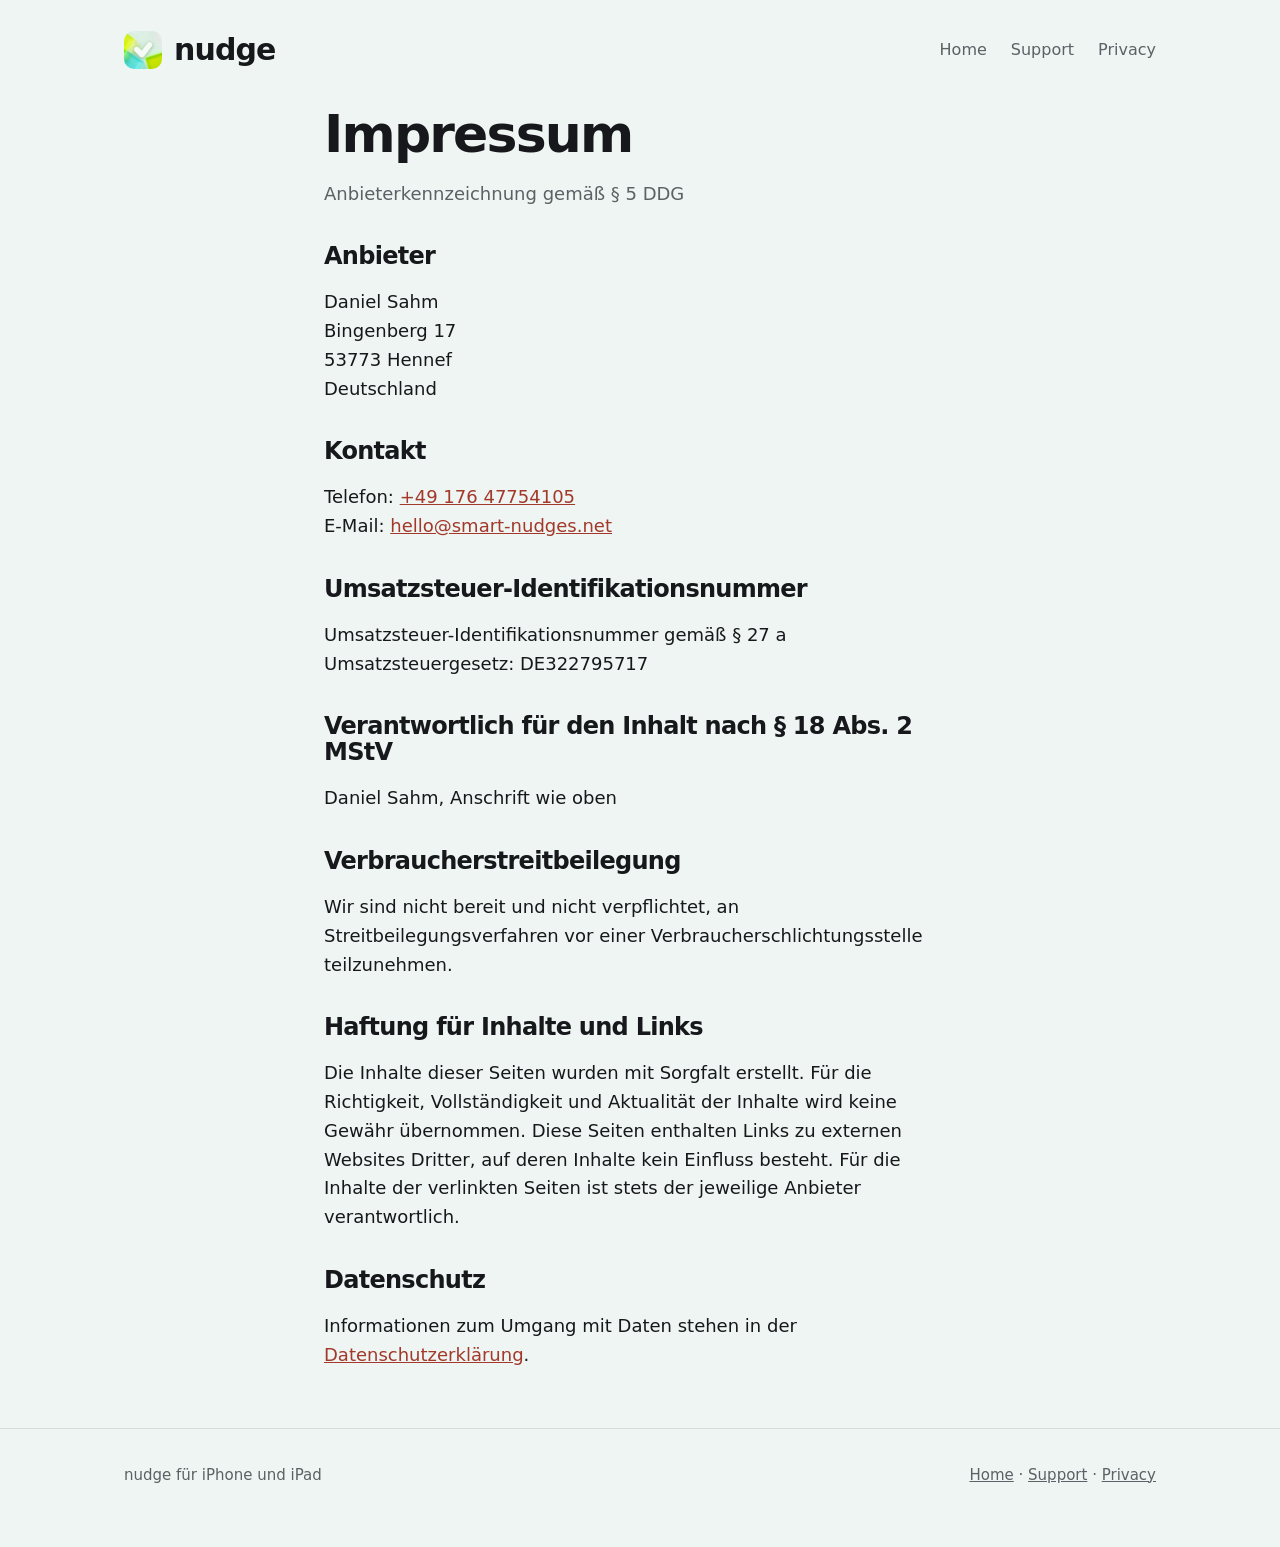
==== impressum.html @ 1315db7f "Add the Impressum and link it from every page footer" ====
<!doctype html>
<html lang="de">
  <head>
    <meta charset="utf-8" />
    <meta name="viewport" content="width=device-width, initial-scale=1" />
    <title>nudge - Impressum</title>
    <meta name="description" content="Impressum und Anbieterkennzeichnung für nudge, eine To-do-App für iPhone und iPad." />
    <link rel="apple-touch-icon" href="assets/img/icon-180.png" />
    <link rel="icon" href="assets/img/icon-180.png" />
    <link rel="stylesheet" href="site.css" />
  </head>
  <body>
    <header class="site-head">
      <a class="brand" href="./"><img src="assets/img/icon-180.png" alt="" />nudge</a>
      <nav class="site-nav">
        <a href="./">Home</a>
        <a href="support.html">Support</a>
        <a href="privacy.html">Privacy</a>
      </nav>
    </header>

    <main class="prose">
      <h1>Impressum</h1>
      <p class="muted">Anbieterkennzeichnung gemäß § 5 DDG</p>

      <h2>Anbieter</h2>
      <p>
        Daniel Sahm<br />
        Bingenberg 17<br />
        53773 Hennef<br />
        Deutschland
      </p>

      <h2>Kontakt</h2>
      <p>
        Telefon: <a href="tel:+4917647754105">+49 176 47754105</a><br />
        E-Mail: <a href="mailto:hello@smart-nudges.net">hello@smart-nudges.net</a>
      </p>

      <h2>Umsatzsteuer-Identifikationsnummer</h2>
      <p>Umsatzsteuer-Identifikationsnummer gemäß § 27 a Umsatzsteuergesetz: DE322795717</p>

      <h2>Verantwortlich für den Inhalt nach § 18 Abs. 2 MStV</h2>
      <p>Daniel Sahm, Anschrift wie oben</p>

      <h2>Verbraucherstreitbeilegung</h2>
      <p>
        Wir sind nicht bereit und nicht verpflichtet, an Streitbeilegungsverfahren vor einer
        Verbraucherschlichtungsstelle teilzunehmen.
      </p>

      <h2>Haftung für Inhalte und Links</h2>
      <p>
        Die Inhalte dieser Seiten wurden mit Sorgfalt erstellt. Für die Richtigkeit, Vollständigkeit und
        Aktualität der Inhalte wird keine Gewähr übernommen. Diese Seiten enthalten Links zu externen
        Websites Dritter, auf deren Inhalte kein Einfluss besteht. Für die Inhalte der verlinkten Seiten
        ist stets der jeweilige Anbieter verantwortlich.
      </p>

      <h2>Datenschutz</h2>
      <p>Informationen zum Umgang mit Daten stehen in der <a href="privacy.html">Datenschutzerklärung</a>.</p>
    </main>

    <footer class="site-foot">
      <div class="wrap">
        <span>nudge für iPhone und iPad</span>
        <span>
          <a href="./">Home</a> &middot;
          <a href="support.html">Support</a> &middot;
          <a href="privacy.html">Privacy</a>
        </span>
      </div>
    </footer>
  </body>
</html>
---- site.css ----
:root {
  color-scheme: light dark;
  --ink: #17181b;
  --muted: #5b6164;
  --line: rgba(30, 50, 45, 0.12);
  --accent: #a2392a;
  --accent-ink: #ffffff;
  --ground: #eef5f2;
  --card: rgba(255, 255, 255, 0.78);
  --card-solid: #ffffff;
  --shadow: 0 18px 40px rgba(30, 60, 55, 0.1);
  --radius: 28px;
  --maxw: 1080px;
}

@media (prefers-color-scheme: dark) {
  :root {
    --ink: #ecedf0;
    --muted: #a3a9ad;
    --line: rgba(255, 255, 255, 0.14);
    --accent: #e08a78;
    --accent-ink: #1a1114;
    --ground: #101316;
    --card: rgba(255, 255, 255, 0.06);
    --card-solid: #171b1f;
    --shadow: 0 18px 40px rgba(0, 0, 0, 0.4);
  }
}

* {
  box-sizing: border-box;
}

html {
  scroll-behavior: smooth;
}

body {
  margin: 0;
  overflow-x: hidden;
  background: var(--ground);
  color: var(--ink);
  font-family: -apple-system, BlinkMacSystemFont, "SF Pro Text", system-ui, "Helvetica Neue", Arial, sans-serif;
  font-size: 18px;
  line-height: 1.6;
  -webkit-font-smoothing: antialiased;
}

.wrap {
  max-width: var(--maxw);
  margin: 0 auto;
  padding: 0 24px;
}

a {
  color: var(--accent);
}

/* header */
.site-head {
  flex-wrap: wrap;
  row-gap: 10px;
  position: relative;
  z-index: 2;
  display: flex;
  align-items: center;
  justify-content: space-between;
  gap: 20px;
  max-width: var(--maxw);
  margin: 0 auto;
  padding: 26px 24px;
}

.brand {
  display: flex;
  align-items: center;
  gap: 12px;
  font-size: 30px;
  font-weight: 700;
  letter-spacing: -0.03em;
  color: var(--ink);
  text-decoration: none;
}

.brand img {
  width: 38px;
  height: 38px;
  border-radius: 10px;
}

.site-nav {
  display: flex;
  align-items: center;
  gap: 24px;
  font-size: 16px;
}

.site-nav a {
  color: var(--muted);
  text-decoration: none;
}

.site-nav a:hover {
  color: var(--ink);
}

/* hero */
.hero {
  position: relative;
  overflow: hidden;
  padding: 40px 0 72px;
}

.hero-bg {
  position: absolute;
  inset: -60px -60px auto -60px;
  height: 720px;
  background: url("assets/img/hero-bg.jpg") center 30% / cover no-repeat;
  filter: blur(46px) saturate(1.05);
  opacity: 0.75;
}

.hero-fade {
  position: absolute;
  inset: 0;
  background: linear-gradient(180deg, rgba(238, 245, 242, 0.55) 0%, rgba(238, 245, 242, 0.88) 55%, var(--ground) 100%);
}

@media (prefers-color-scheme: dark) {
  .hero-bg {
    opacity: 0.22;
  }
  .hero-fade {
    background: linear-gradient(180deg, rgba(16, 19, 22, 0.55) 0%, rgba(16, 19, 22, 0.9) 55%, var(--ground) 100%);
  }
}

.hero-inner {
  position: relative;
  z-index: 1;
  text-align: center;
}

h1 {
  margin: 0 0 18px;
  font-size: clamp(44px, 7vw, 78px);
  line-height: 1.03;
  letter-spacing: -0.035em;
  font-weight: 700;
}

.lede {
  margin: 0 auto 30px;
  max-width: 640px;
  font-size: clamp(19px, 2.2vw, 23px);
  color: var(--muted);
}

.cta-row {
  display: flex;
  flex-wrap: wrap;
  gap: 14px;
  justify-content: center;
  align-items: center;
  margin-bottom: 14px;
}

.btn {
  display: inline-flex;
  align-items: center;
  gap: 10px;
  padding: 15px 26px;
  border-radius: 999px;
  background: var(--accent);
  color: var(--accent-ink);
  font-size: 17px;
  font-weight: 600;
  text-decoration: none;
  border: none;
}

.btn.secondary {
  background: var(--card-solid);
  color: var(--ink);
  box-shadow: inset 0 0 0 1px var(--line);
}

.note {
  font-size: 15px;
  color: var(--muted);
}

/* sections */
section {
  padding: 56px 0;
}

h2 {
  margin: 0 0 14px;
  font-size: clamp(32px, 4vw, 46px);
  line-height: 1.08;
  letter-spacing: -0.03em;
  font-weight: 700;
}

h3 {
  margin: 0 0 8px;
  font-size: 21px;
  letter-spacing: -0.01em;
}

.sub {
  margin: 0 0 28px;
  max-width: 620px;
  color: var(--muted);
}

.split {
  display: grid;
  grid-template-columns: 1fr 1fr;
  gap: 48px;
  align-items: center;
}

.split.narrow-media {
  grid-template-columns: 1.15fr 0.85fr;
}

ul.points {
  margin: 0;
  padding: 0;
  list-style: none;
}

ul.points li {
  position: relative;
  padding: 0 0 0 26px;
  margin-bottom: 14px;
}

ul.points li::before {
  content: "";
  position: absolute;
  left: 0;
  top: 11px;
  width: 9px;
  height: 9px;
  border-radius: 3px;
  background: var(--accent);
}

/* media */
figure {
  margin: 0;
}

video {
  display: block;
  width: 100%;
  border-radius: 22px;
  background: #000;
  box-shadow: var(--shadow);
}

video.portrait {
  max-width: 320px;
  margin: 0 auto;
}

figcaption {
  margin-top: 10px;
  font-size: 14px;
  color: var(--muted);
  text-align: center;
}

.shots {
  display: grid;
  grid-template-columns: repeat(4, 1fr);
  gap: 20px;
}

.shots img {
  width: 100%;
  border-radius: 20px;
  box-shadow: var(--shadow);
}

/* cards */
.cards {
  display: grid;
  grid-template-columns: repeat(3, 1fr);
  gap: 20px;
}

.card {
  background: var(--card);
  border: 1px solid var(--line);
  border-radius: var(--radius);
  padding: 26px;
  box-shadow: var(--shadow);
}

.card p {
  margin: 0;
  color: var(--muted);
  font-size: 16px;
}

/* prose pages */
.prose {
  max-width: 680px;
  margin: 0 auto;
  padding: 8px 24px 40px;
}

.prose h1 {
  font-size: clamp(36px, 5vw, 52px);
  text-align: left;
}

.prose h2 {
  font-size: 24px;
  margin-top: 36px;
}

.prose .muted {
  color: var(--muted);
}

.prose code {
  font-size: 0.92em;
  padding: 2px 6px;
  border-radius: 6px;
  background: var(--card);
}

/* faq */
.faq {
  border-top: 1px solid var(--line);
}

.faq details {
  border-bottom: 1px solid var(--line);
  padding: 18px 0;
}

.faq summary {
  cursor: pointer;
  font-size: 19px;
  font-weight: 600;
  letter-spacing: -0.01em;
}

.faq p {
  margin: 12px 0 0;
  color: var(--muted);
}

/* footer */
.site-foot {
  border-top: 1px solid var(--line);
  padding: 34px 0 60px;
  color: var(--muted);
  font-size: 15px;
}

.site-foot .wrap {
  display: flex;
  flex-wrap: wrap;
  gap: 18px;
  justify-content: space-between;
}

.site-foot a {
  color: var(--muted);
}

@media (max-width: 860px) {
  .split,
  .split.narrow-media {
    grid-template-columns: 1fr;
    gap: 28px;
  }
  .cards {
    grid-template-columns: 1fr;
  }
  .shots {
    grid-template-columns: repeat(2, 1fr);
  }
  .site-nav {
    gap: 16px;
    font-size: 15px;
  }
  .brand {
    font-size: 26px;
  }
}

@media (max-width: 640px) {
  .site-head {
    padding: 20px 20px 14px;
  }
  .site-nav {
    gap: 18px;
  }
  .site-nav .sm-hide {
    display: none;
  }
  .wrap {
    padding: 0 20px;
  }
  section {
    padding: 40px 0;
  }
  .shots {
    grid-template-columns: repeat(2, 1fr);
    gap: 14px;
  }
  .btn {
    width: 100%;
    justify-content: center;
  }
}
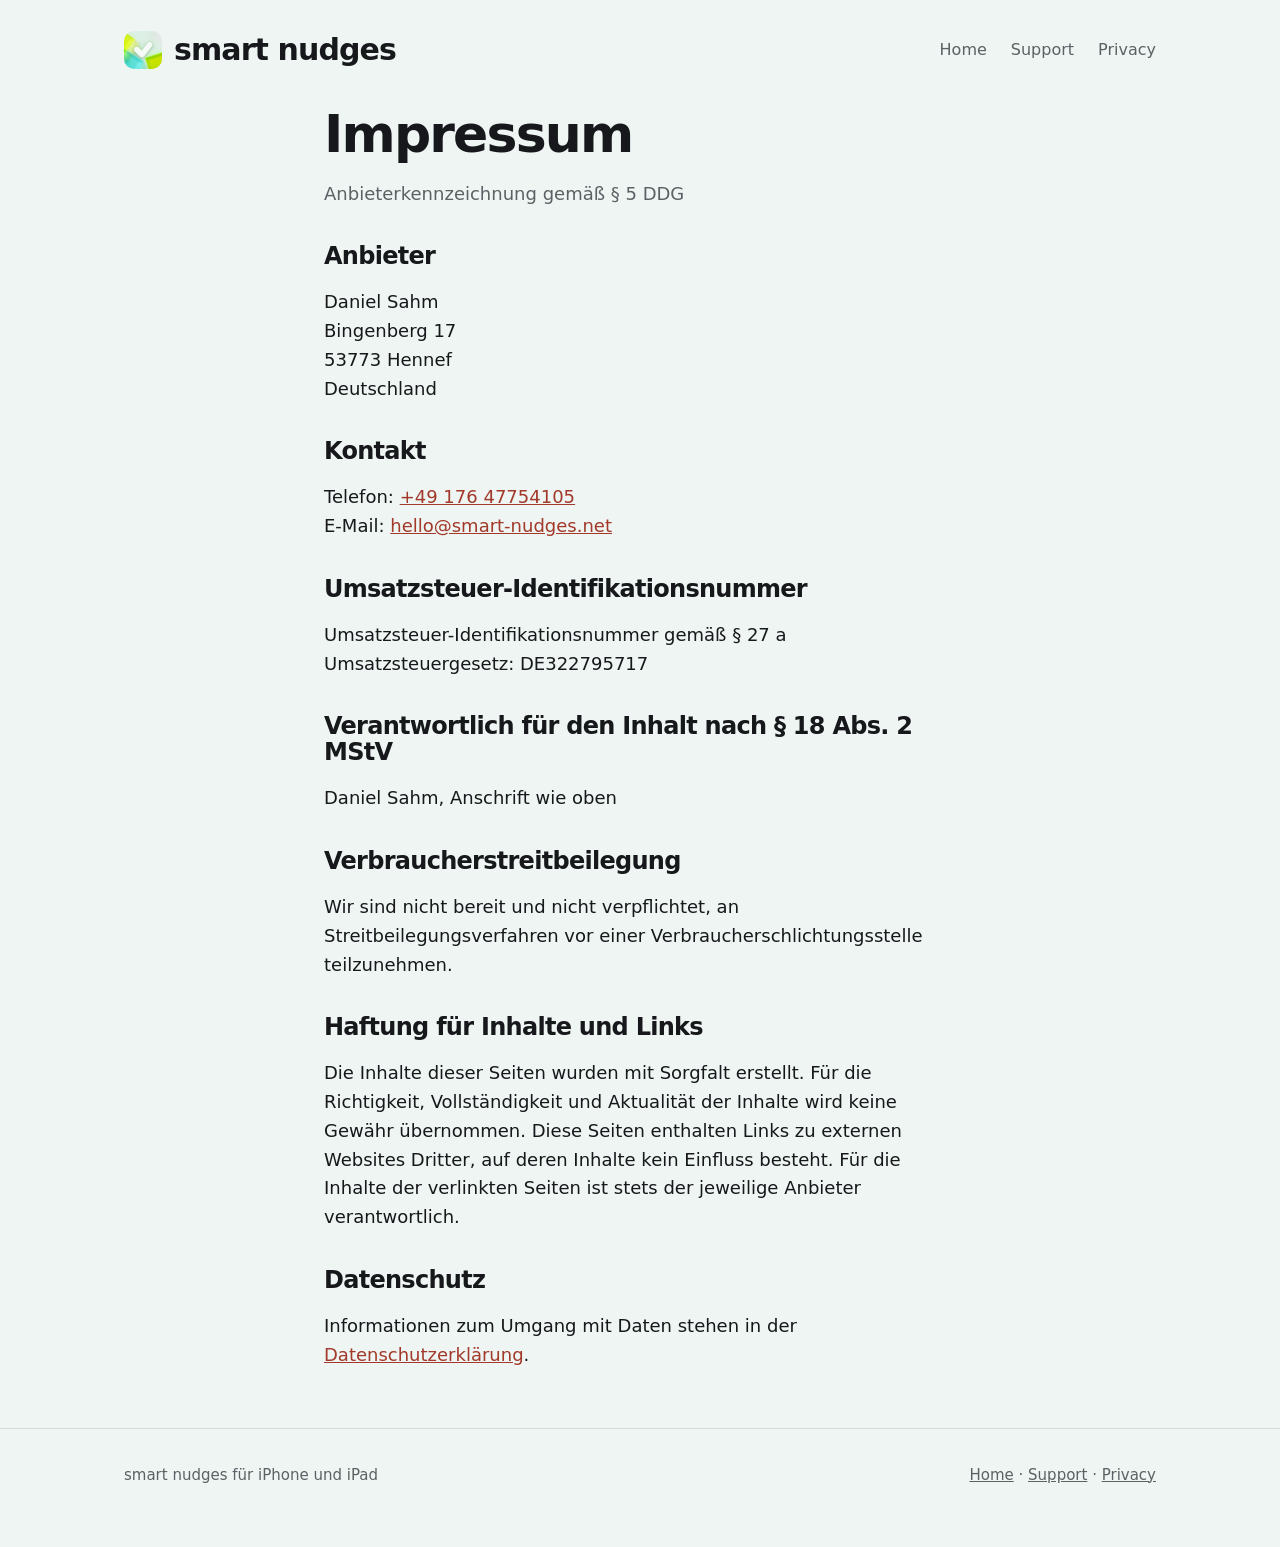
==== commit 59c93ed6: "Use the App Store name smart nudges across the site and keep nudge pro as the subscription name" ====
--- a/impressum.html
+++ b/impressum.html
@@ -3,15 +3,15 @@
   <head>
     <meta charset="utf-8" />
     <meta name="viewport" content="width=device-width, initial-scale=1" />
-    <title>nudge - Impressum</title>
-    <meta name="description" content="Impressum und Anbieterkennzeichnung für nudge, eine To-do-App für iPhone und iPad." />
+    <title>smart nudges - Impressum</title>
+    <meta name="description" content="Impressum und Anbieterkennzeichnung für smart nudges, eine To-do-App für iPhone und iPad." />
     <link rel="apple-touch-icon" href="assets/img/icon-180.png" />
     <link rel="icon" href="assets/img/icon-180.png" />
     <link rel="stylesheet" href="site.css" />
   </head>
   <body>
     <header class="site-head">
-      <a class="brand" href="./"><img src="assets/img/icon-180.png" alt="" />nudge</a>
+      <a class="brand" href="./"><img src="assets/img/icon-180.png" alt="" />smart nudges</a>
       <nav class="site-nav">
         <a href="./">Home</a>
         <a href="support.html">Support</a>
@@ -63,7 +63,7 @@
 
     <footer class="site-foot">
       <div class="wrap">
-        <span>nudge für iPhone und iPad</span>
+        <span>smart nudges für iPhone und iPad</span>
         <span>
           <a href="./">Home</a> &middot;
           <a href="support.html">Support</a> &middot;
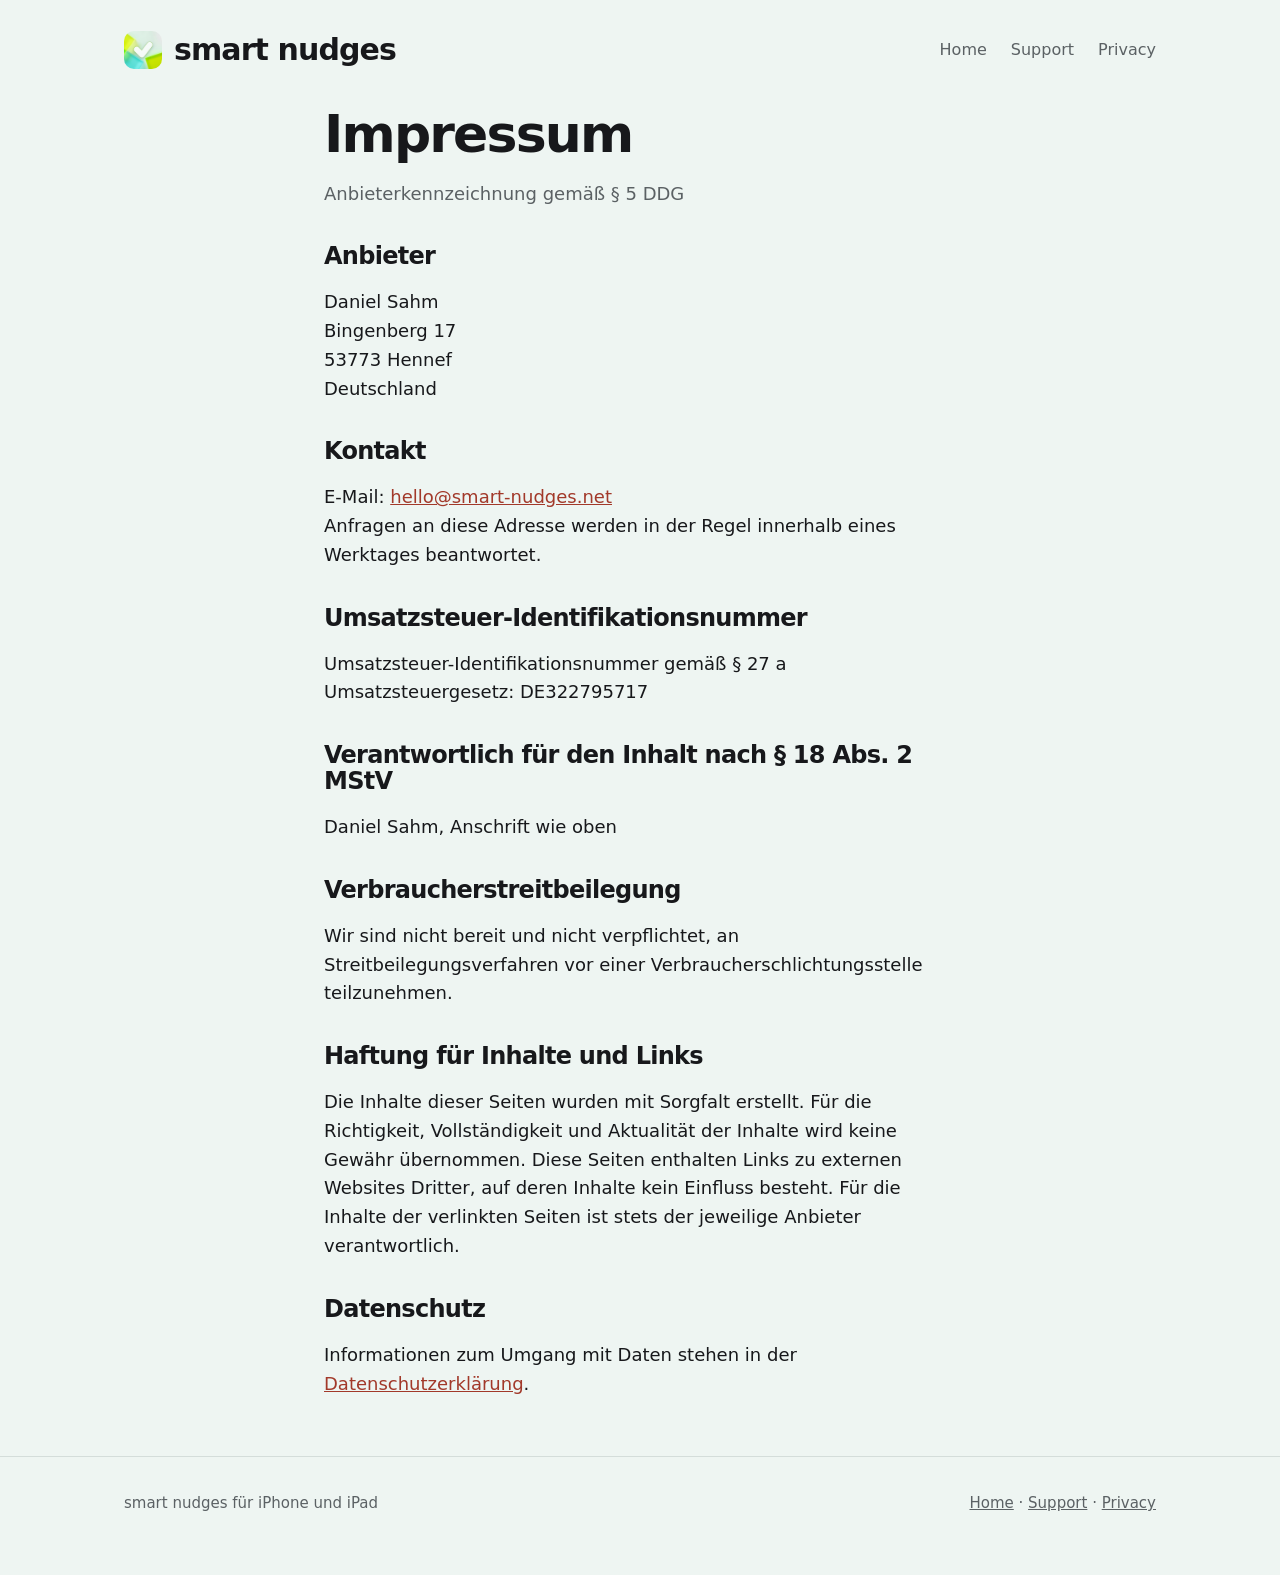
==== commit 9e4e2726: "Drop the phone number from the Impressum and state the email response time" ====
--- a/impressum.html
+++ b/impressum.html
@@ -33,8 +33,8 @@
 
       <h2>Kontakt</h2>
       <p>
-        Telefon: <a href="tel:+4917647754105">+49 176 47754105</a><br />
-        E-Mail: <a href="mailto:hello@smart-nudges.net">hello@smart-nudges.net</a>
+        E-Mail: <a href="mailto:hello@smart-nudges.net">hello@smart-nudges.net</a><br />
+        Anfragen an diese Adresse werden in der Regel innerhalb eines Werktages beantwortet.
       </p>
 
       <h2>Umsatzsteuer-Identifikationsnummer</h2>
--- a/site.css
+++ b/site.css
@@ -5,6 +5,8 @@
   --line: rgba(30, 50, 45, 0.12);
   --accent: #a2392a;
   --accent-ink: #ffffff;
+  --cta: #2f6f52;
+  --cta-ink: #ffffff;
   --ground: #eef5f2;
   --card: rgba(255, 255, 255, 0.78);
   --card-solid: #ffffff;
@@ -20,6 +22,8 @@
     --line: rgba(255, 255, 255, 0.14);
     --accent: #e08a78;
     --accent-ink: #1a1114;
+    --cta: #35815f;
+    --cta-ink: #ffffff;
     --ground: #101316;
     --card: rgba(255, 255, 255, 0.06);
     --card-solid: #171b1f;
@@ -171,8 +175,8 @@
   gap: 10px;
   padding: 15px 26px;
   border-radius: 999px;
-  background: var(--accent);
-  color: var(--accent-ink);
+  background: var(--cta);
+  color: var(--cta-ink);
   font-size: 17px;
   font-weight: 600;
   text-decoration: none;
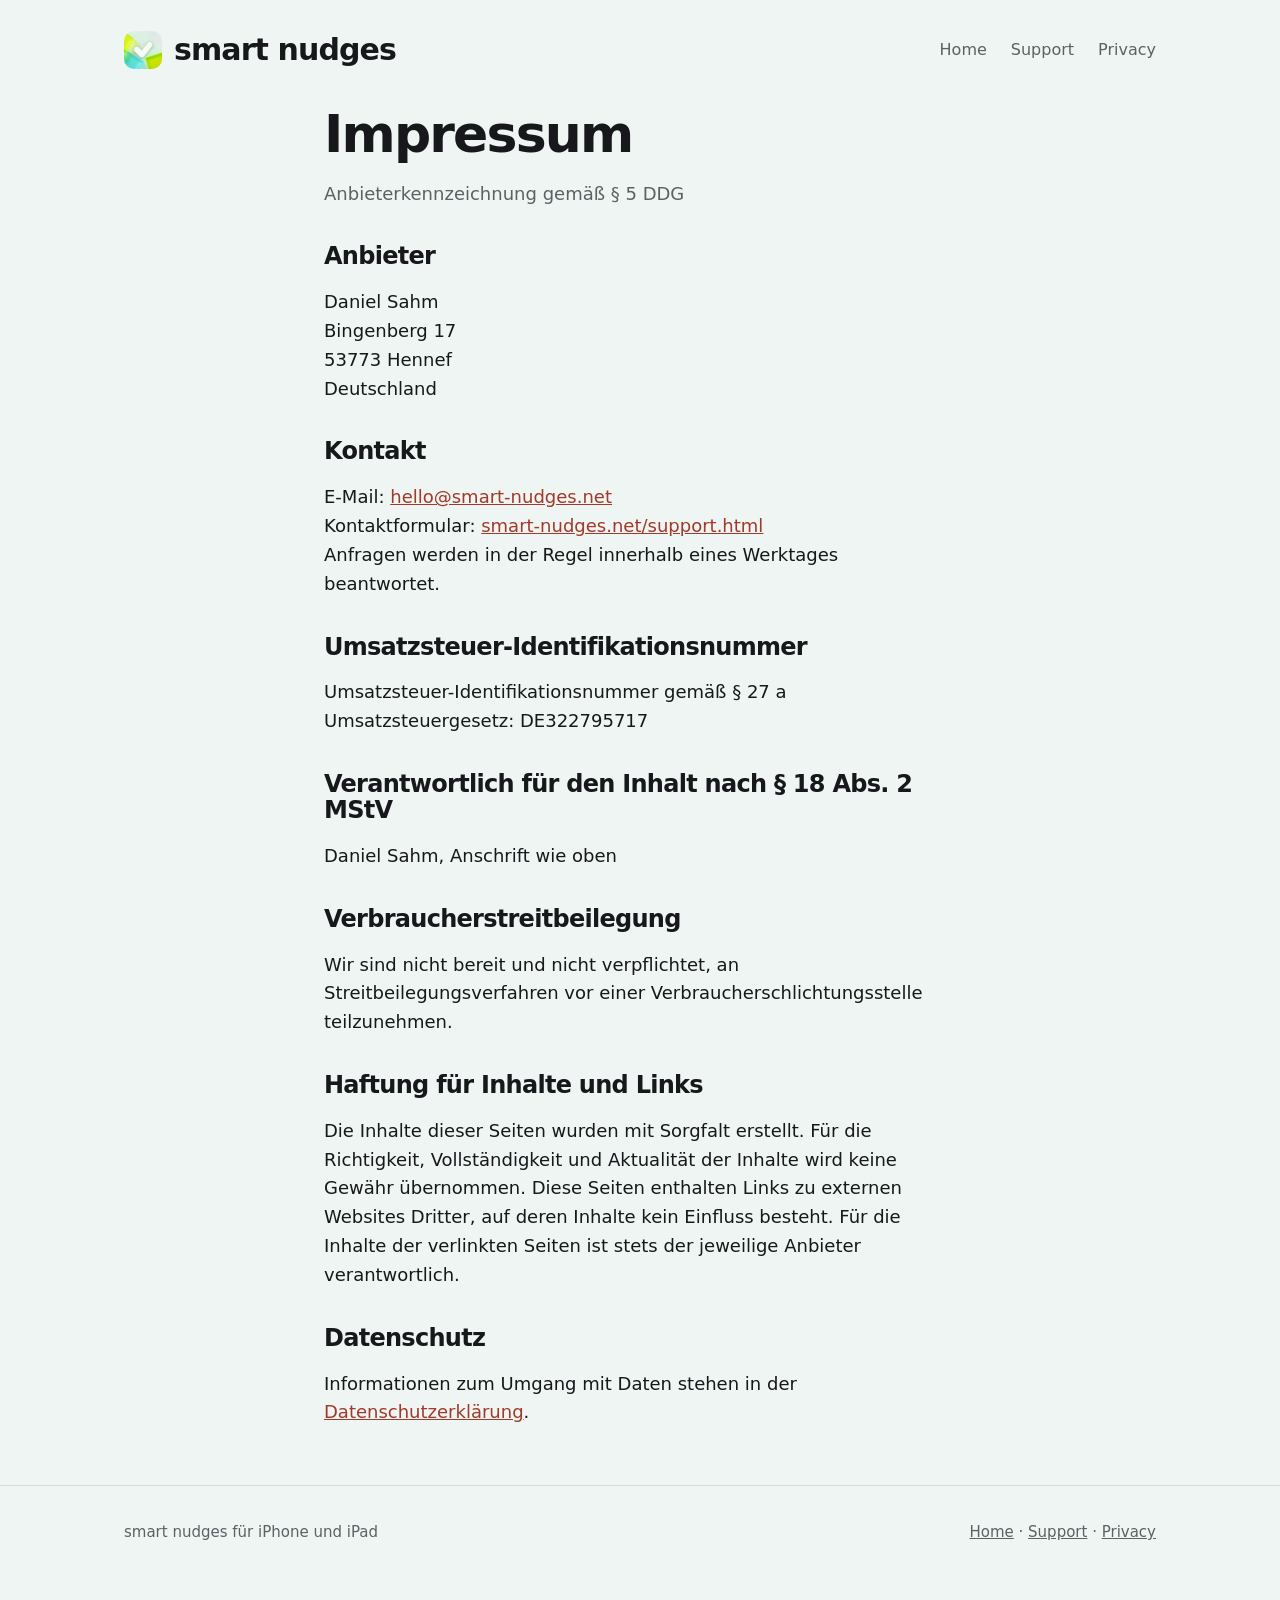
==== commit fd0ab77f: "Add the contact form with its Form.taxi endpoint, a thank-you page and the matching privacy section" ====
--- a/impressum.html
+++ b/impressum.html
@@ -34,7 +34,8 @@
       <h2>Kontakt</h2>
       <p>
         E-Mail: <a href="mailto:hello@smart-nudges.net">hello@smart-nudges.net</a><br />
-        Anfragen an diese Adresse werden in der Regel innerhalb eines Werktages beantwortet.
+        Kontaktformular: <a href="support.html#contact">smart-nudges.net/support.html</a><br />
+        Anfragen werden in der Regel innerhalb eines Werktages beantwortet.
       </p>
 
       <h2>Umsatzsteuer-Identifikationsnummer</h2>
--- a/site.css
+++ b/site.css
@@ -426,3 +426,68 @@
     justify-content: center;
   }
 }
+
+/* contact form */
+.contact-form {
+  display: flex;
+  flex-direction: column;
+  gap: 8px;
+  margin: 0 0 8px;
+}
+
+.contact-form label {
+  font-size: 15px;
+  font-weight: 600;
+  margin-top: 10px;
+}
+
+.contact-form input[type="email"],
+.contact-form textarea {
+  font: inherit;
+  font-size: 17px;
+  color: var(--ink);
+  background: var(--card-solid);
+  border: 1px solid var(--line);
+  border-radius: 14px;
+  padding: 12px 14px;
+  width: 100%;
+}
+
+.contact-form input[type="email"]:focus,
+.contact-form textarea:focus {
+  outline: 2px solid var(--cta);
+  outline-offset: 1px;
+}
+
+.contact-form textarea {
+  resize: vertical;
+  min-height: 140px;
+}
+
+.contact-form input[name="_gotcha"] {
+  position: absolute;
+  left: -9999px;
+  width: 1px;
+  height: 1px;
+  opacity: 0;
+}
+
+.contact-form button {
+  align-self: flex-start;
+  margin-top: 16px;
+  padding: 14px 28px;
+  border: none;
+  border-radius: 999px;
+  background: var(--cta);
+  color: var(--cta-ink);
+  font: inherit;
+  font-size: 17px;
+  font-weight: 600;
+  cursor: pointer;
+}
+
+.form-note {
+  margin: 14px 0 0;
+  font-size: 14px;
+  color: var(--muted);
+}
